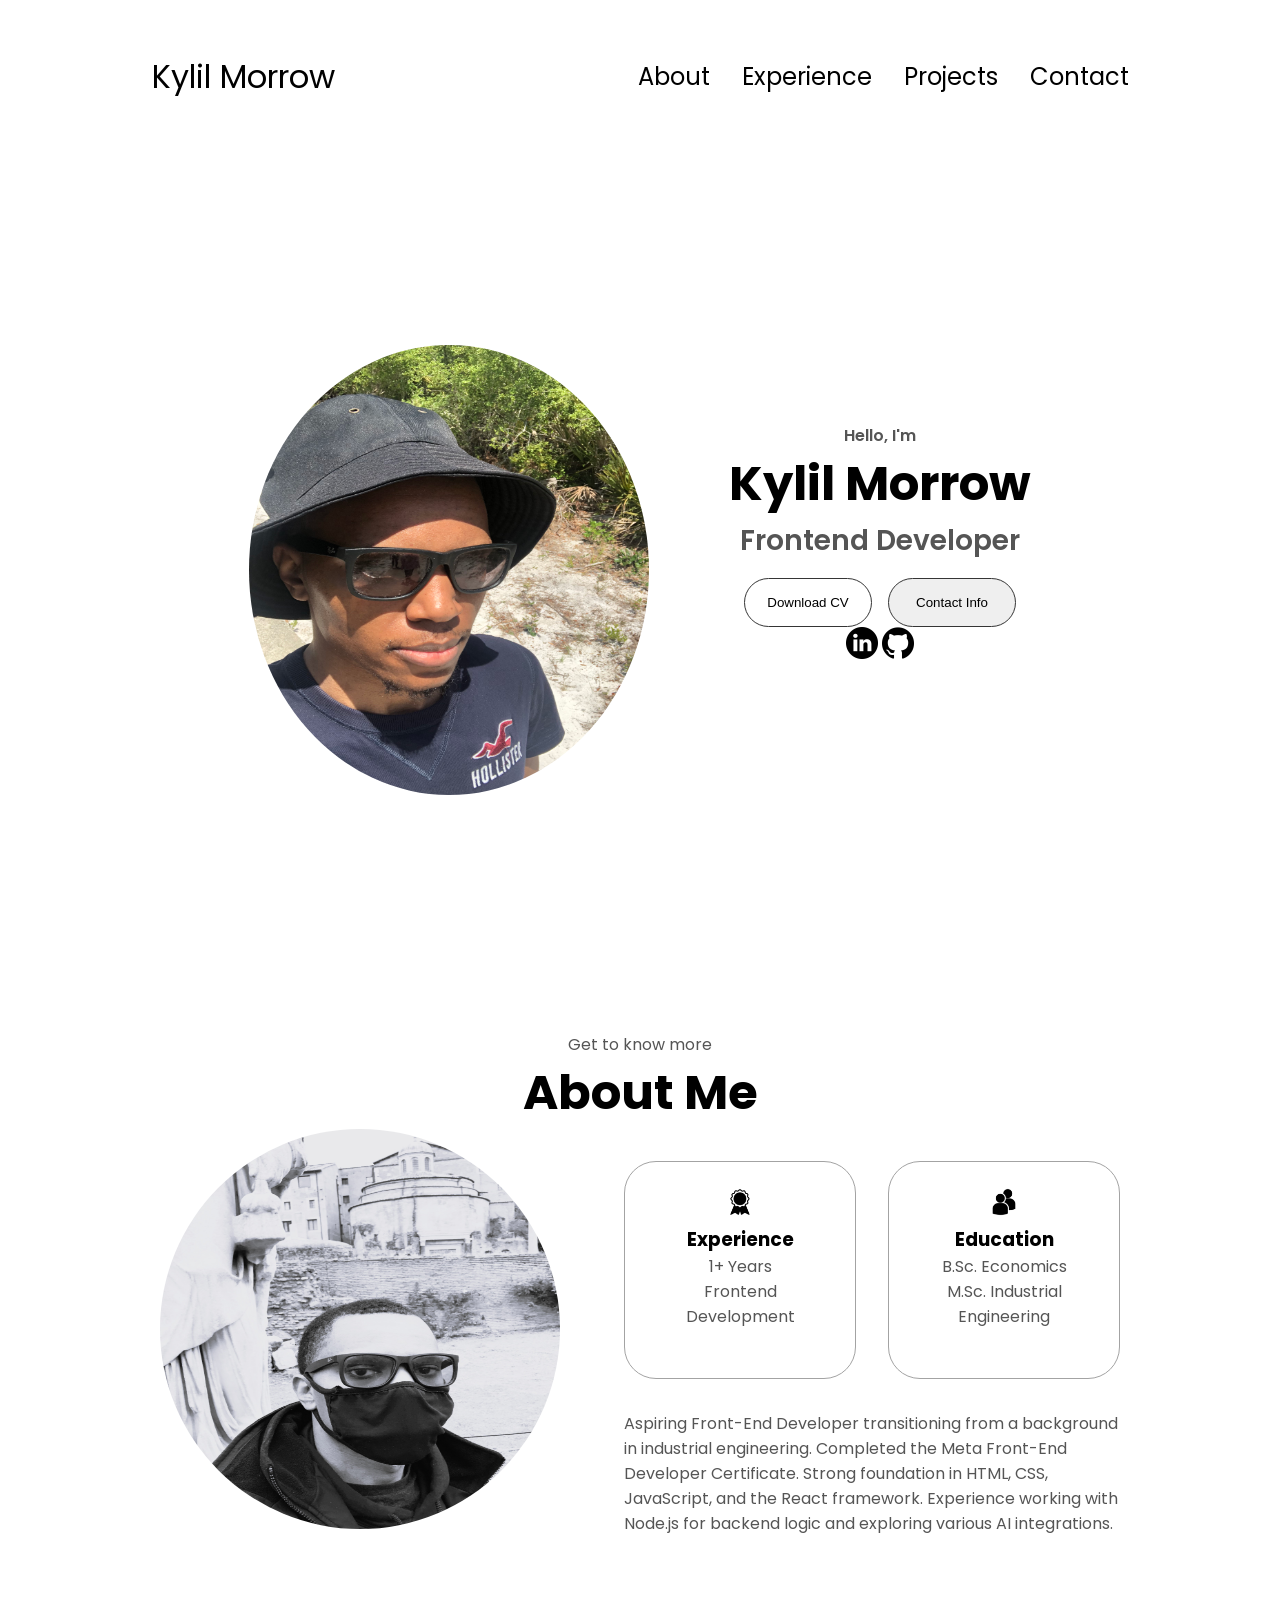
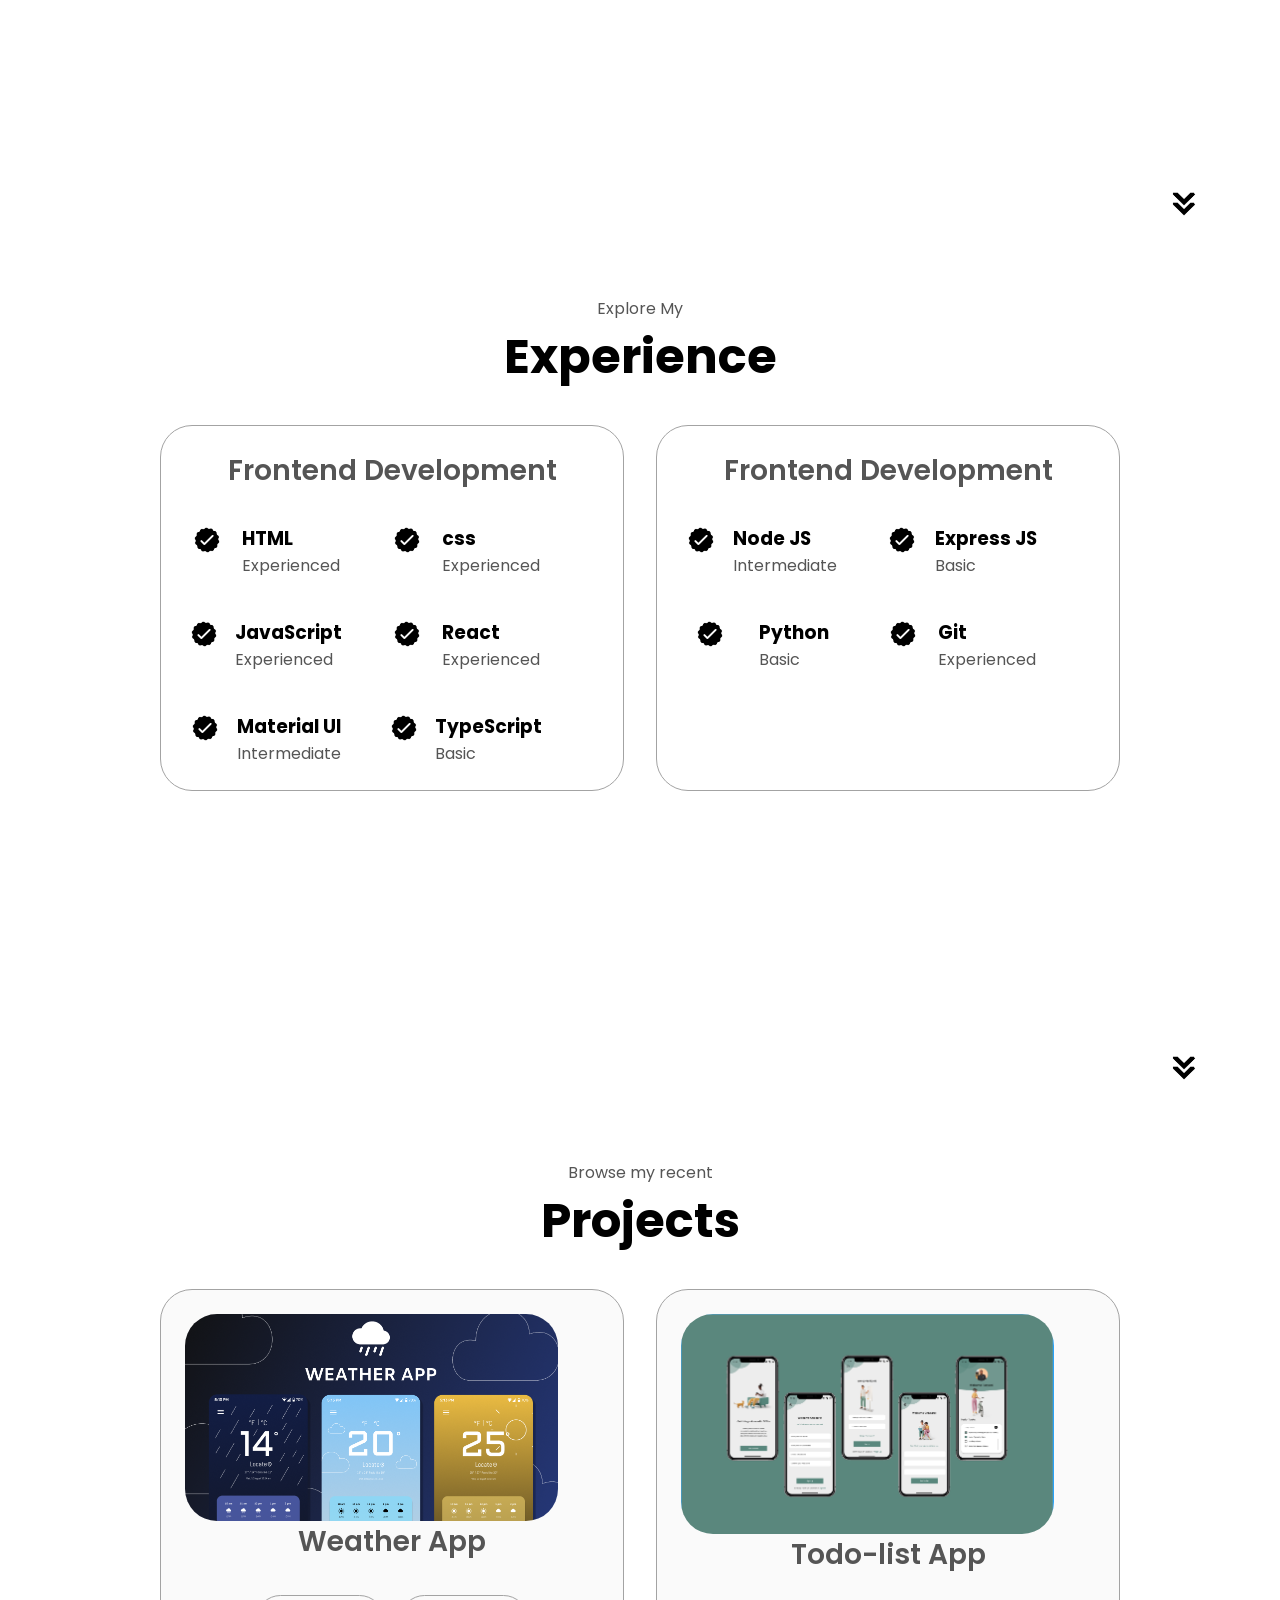
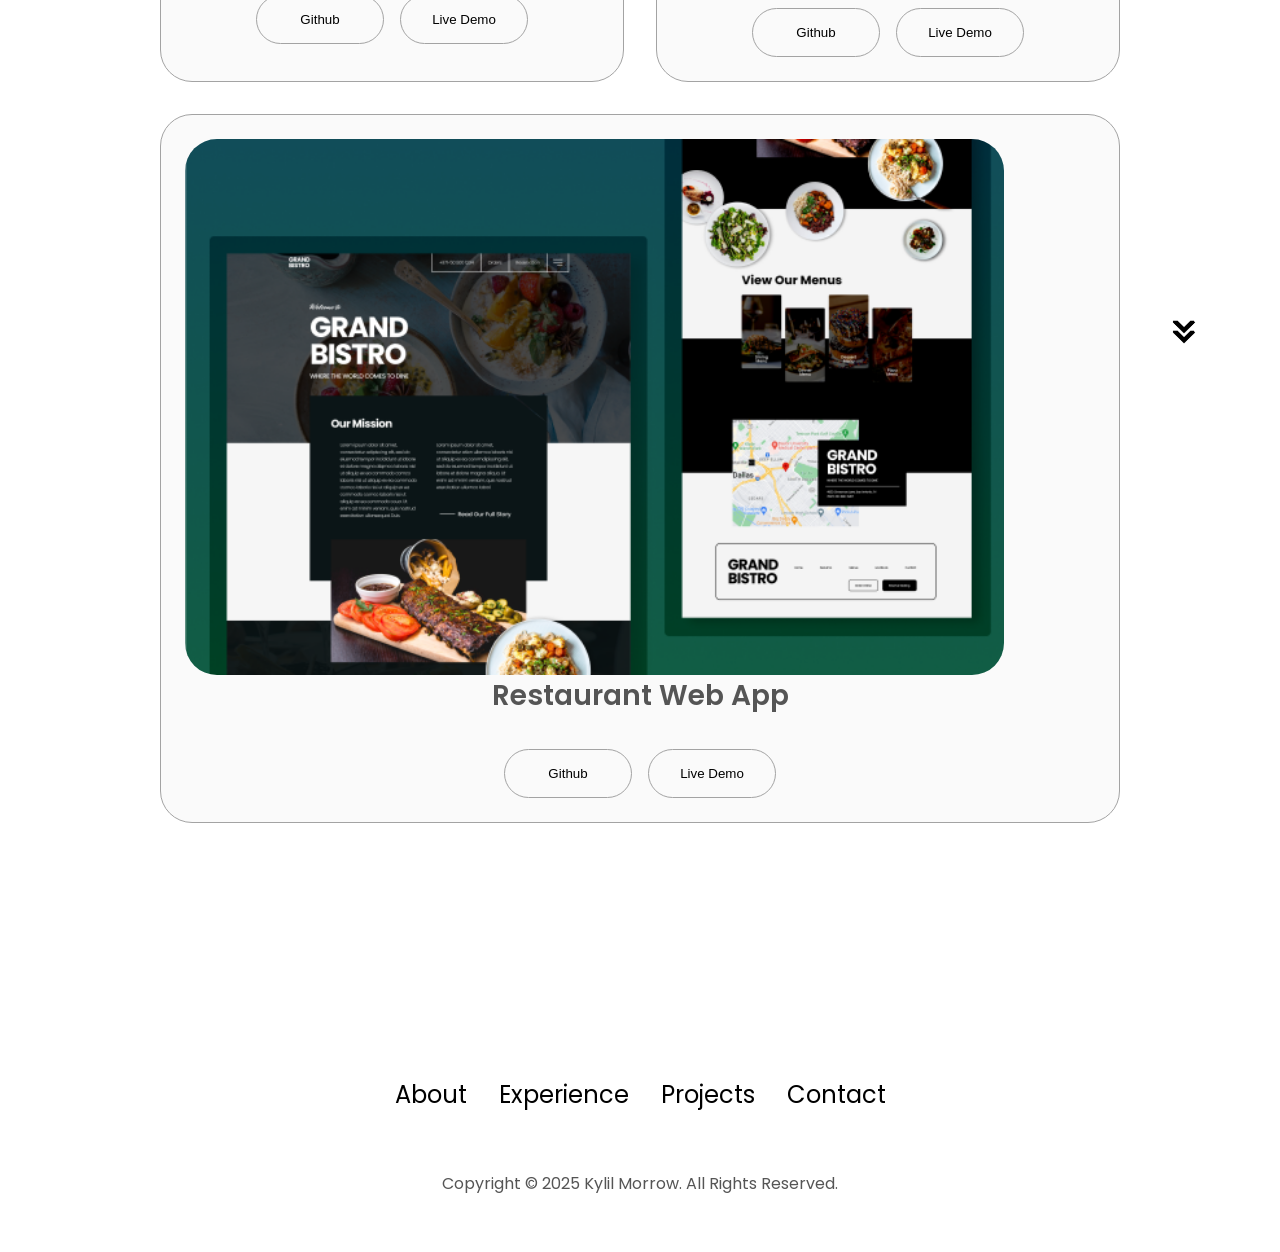
==== index.html @ 98152f91 "file name change file name change" ====
<!DOCTYPE html>
<html lang="en">
<head>
    <meta charset="UTF-8">
    <meta name="viewport" content="width=device-width, initial-scale=1.0">
    <meta name="author" content="Kylil Morrow">
    <meta name="description" content="Personal Portfolio Website">
    <meta property="og:title" content="Personal Portfolio Website">
    <meta property="og:locale" content="en_US">
    <meta property="og:type" content="Website">
    <title>My Portfolio</title>
    <link rel="stylesheet" href="personalweb.css">
    <link rel="stylesheet" href="mediaqueries.css">
    <link rel="stylesheet" href="bootstrap.min.css">
</head>
<body>
    <nav id="desktop-nav">
        <div class="logo"> Kylil Morrow</div>
        <div>
            <ul class="nav-links">
                <li><a href="#about">About</a></li>
                <li><a href="#experience">Experience</a></li>
                <li><a href="#projects">Projects</a></li>
                <li><a href="#contact">Contact</a></li>
            </ul>
        </div>
    </nav>
    <nav id="hamburger-nav">
        <div class="logo"> Kylil Morrow</div>
        <div class="hamburger-menu">
            <div class="hamburger-icon" onclick="toggleMenu()">
                <span></span>
                <span></span>
                <span></span>
            </div>
            <div class="menu-links">
                <li><a href="#about" onclick="toggleMenu()">About</a></li>
                <li><a href="#experience" onclick="toggleMenu()">Experience</a></li>
                <li><a href="#projects" onclick="toggleMenu()">Projects</a></li>
                <li><a href="#contact" onclick="toggleMenu()">Contact</a></li>
            </div>
        </div>

    </nav>
    <section id="profile">
        <div class="section__pic-container">
            <img src="./assets/IMG_1859.jpg" class="circular" alt="Kylil profile pic" height="450" weight="450">
        </div>
        <div class="section_text">
            <p class="section__text__p1"> Hello, I'm</p>
            <h1 class="title"> Kylil Morrow</h1>
            <p class="section_text_p2"> Frontend Developer </p>
            <div class="btn-container">
                <button class="btn btn-color-2" 
                onclick="window.open('./assets/Resume.pdf')"
                >
                Download CV
            </button>
            <button class="btn btn-color-1" 
                onclick="location.href='personalweb.html#contact'"
                >
                Contact Info
            </button>
            </div>
            <div id="socials-container">
                <img src="./assets/linkedin.png" alt="My linkedin profile"
                class="icon" onclick="location.href='https://www.linkedin.com/in/kylil-morrow-244639273/'"
                weight="400" height="400">

                <img src="./assets/github.png" alt="My github account"
                class="icon" onclick="location.href='https://github.com/kmann13'"
                weight="400px" height="400px">
            </div>
        </div>
    </section>
    <section id="about">
        <p class="section__text__p1" >Get to know more</p>
        <h1 class="title">About Me</h1>
        <div class="section-container">
            <div class="section_pic_container">
                <img src="assets/IMG_1295x.JPG" alt="profile picture" 
                class="about_pic">
            </div>
            <div class="about-details-container">
                <div class="about-containers">
                    <div class="details-container">
                        <img src="./assets/experience.png" alt="experience icon"
                        class="icon">
                        <h3> Experience </h3>
                        <p>1+ Years <br> Frontend Development </p>
                    </div>
                    <div class="details-container">
                        <img src="./assets/education.png" alt="education icon"
                        class="icon">
                        <h3> Education </h3>
                        <p> B.Sc. Economics <br> M.Sc. Industrial Engineering </p><br>
                    </div>
                    <div class="text-container">
                        <p>Aspiring Front-End Developer transitioning from a background in industrial engineering. Completed the 
Meta Front-End Developer Certificate. Strong foundation in HTML, CSS, JavaScript, and the React 
framework. Experience working with Node.js for backend logic and exploring various AI integrations. </p>
                    </div>
                </div>
            </div>
        </div>
        <img src="./assets/arrow.png" alt="arrow icon" class="icon arrow"
        onclick="location.href='http://127.0.0.1:3000/personalweb.html#experience'">
    </section>
    <section id="experience"> 
        <p class="section__text__p1"> Explore My</p>
        <h1 class="title"> Experience </h1>
        <div class="experience-details-container">
            <div class="about-containers">
                <div class="details-container">
                    <h2 class="experience-sub-title"> Frontend Development </h2>
                    <div class="article-container">
                        <article>
                            <img src="./assets/checkmark.png" alt="Experience icon"
                            class="icon"
                            />
                            <div>
                                <h3>HTML</h3>
                                <p> Experienced </p>
                            </div>
                        </article>
                        <article>
                            <img src="./assets/checkmark.png" alt="Experience icon"
                            class="icon"
                            />
                            <div>
                                <h3>css</h3>
                                <p> Experienced </p>
                            </div>
                        </article>
                        <article>
                            <img src="./assets/checkmark.png" alt="Experience icon"
                            class="icon"
                            />
                            <div>
                                <h3>JavaScript</h3>
                                <p> Experienced </p>
                            </div>
                        </article>
                        <article>
                            <img src="./assets/checkmark.png" alt="Experience icon"
                            class="icon"
                            />
                            <div>
                                <h3>React </h3>
                                <p> Experienced </p>
                            </div>
                        </article>
                        <article>
                            <img src="./assets/checkmark.png" alt="Experience icon"
                            class="icon"
                            />
                            <div>
                                <h3>Material UI</h3>
                                <p> Intermediate </p>
                            </div>
                        </article>
                        <article>
                            <img src="./assets/checkmark.png" alt="Experience icon"
                            class="icon"
                            />
                            <div>
                                <h3> TypeScript </h3>
                                <p> Basic </p>
                            </div>
                        </article>
                    </div>
                </div>
                <div class="details-container">
                    <h2 class="experience-sub-title"> Frontend Development </h2>
                    <div class="article-container">
                        <article>
                            <img src="./assets/checkmark.png" alt="Experience icon"
                            class="icon"
                            />
                            <div>
                                <h3>Node JS</h3>
                                <p> Intermediate</p>
                            </div>
                        </article>
                        <article>
                            <img src="./assets/checkmark.png" alt="Experience icon"
                            class="icon"
                            />
                            <div>
                                <h3>Express JS</h3>
                                <p> Basic </p>
                            </div>
                        </article>
                        <article>
                            <img src="./assets/checkmark.png" alt="Experience icon"
                            class="icon"
                            />
                            <div>
                                <h3> Python </h3>
                                <p> Basic </p>
                            </div>
                        </article>
                        <article>
                            <img src="./assets/checkmark.png" alt="Experience icon"
                            class="icon"
                            />
                            <div>
                                <h3> Git </h3>
                                <p> Experienced </p>
                            </div>
                        </article>
                    </div>
                </div>
            </div>
        </div>
        <img src="./assets/arrow.png" 
        alt="arrow icon"
         class="icon arrow"
        onclick="location.href='http://127.0.0.1:3000/personalweb.html#projects'">
    </section>
    <section id="projects">
        <p class="section__text__p1">Browse my recent</p>
        <h1 class="title">Projects</h1>
        <div class="experience-details-container">
             <div class="about-containers">
            <div class="details-container color-container">
                    <div class="article-container">
                    <img src="assets/weather .png" alt="Weather App"
                    class="project-img">
                </div>
                <h2 class="experience-sub-title experience-project">Weather App</h2>
                <div class="btn-container">
                    <button class="btn btn-color-2 project-btn" 
                    onclick="location.href='https://github.com/kmann13'"
                    >
                        Github
                    </button>
                    <button class="btn btn-color-2 project-btn" 
                    onclick="location.href='https://github.com/kmann13'"
                    >
                        Live Demo
                    </button>
                </div>
            </div>
            <div class="details-container color-container">
                    <div class="article-container">
                    <img src="assets/todolist.png" alt="Todo-list app"
                    class="project-img">
                </div>
                <h2 class="experience-sub-title experience-project">Todo-list App</h2>
                <div class="btn-container">
                    <button class="btn btn-color-2 project-btn" 
                    onclick="location.href='https://github.com/kmann13'"
                    >
                        Github
                    </button>
                    <button class="btn btn-color-2 project-btn" 
                    onclick="location.href='https://github.com/kmann13'"
                    >
                        Live Demo
                    </button>
                </div>
            </div>
            <div class="details-container color-container">
                    <div class="article-container">
                    <img src="assets/Restaurant web app.png" alt="restaurant web app"
                    class="project-img">
                </div>
                <h2 class="experience-sub-title experience-project">Restaurant Web App</h2>
                <div class="btn-container">
                    <button class="btn btn-color-2 project-btn" 
                    onclick="location.href='https://github.com/kmann13'"
                    >
                        Github
                    </button>
                    <button class="btn btn-color-2 project-btn" 
                    onclick="location.href='https://github.com/kmann13'"
                    >
                        Live Demo
                    </button>
                </div>
            </div>
            </div>
        </div>
        <img src="./assets/arrow.png" 
        alt="arrow icon"
         class="icon arrow"
        onclick="location.href='http://127.0.0.1:3000/personalweb.html#contact'">
    </section>
    <section id="contact">
        <p class="section__text__p1">Get in Touch</p>
        <h1 class="title"> Contact Me</h1>
        <div class="contact-info-upper-container">
            <div class="contact-info-container">
                <img src="assets/email.png" alt="email icon"
                class="icon contact-icon email-icon">
                <p><a href="mailto:kmmorrow@umich.edu">kmmorrow@umich.edu</a></p>
            </div>
             <div class="contact-info-container">
                <img src="assets/linkedin.png" alt="linkedin icon"
                class="icon contact-icon">
                <p><a href="https://www.linkedin.com/in/kylil-morrow-244639273/">linkedin</a></p>
            </div>
        </div>
    </section>
    <footer>
        <nav>
            <div class="nav-links">
                <ul class="nav-links">
                <li><a href="#about">About</a></li>
                <li><a href="#experience">Experience</a></li>
                <li><a href="#projects">Projects</a></li>
                <li><a href="#contact">Contact</a></li>
            </ul>
            </div>
        </nav>
        <p>Copyright &#169; 2025 Kylil Morrow. All Rights Reserved.</p>
    </footer>
    <script src="personalweb.js"></script>

</body>
</html>
---- personalweb.css ----
/* General */


@import url('https://fonts.googleapis.com/css2?family=Poppins:wght@300;400;500;600&display=swap');


*{
    margin: 0;
    padding: 0;
}

body{
    font-family:"Poppins", sans-serif;
}

html{
    scroll-behavior: smooth;
}

p{
    color: rgb(85, 85, 85)
}

/* Transition */ 

a, .btn{
    transition: all 300ms ease;
}

/* desktop nav */ 

nav, .nav-links {
    display: flex;
}

nav{
    justify-content: space-around ;
    align-items: center;
    height: 17vh;
}

.nav-links{
    gap: 2rem;
    list-style: none;
    font-size: 1.5rem;
}

a{
    color: black;
    text-decoration: none;
    text-decoration-color: white;
}

a:hover{
    color: grey;
    text-decoration: underline;
    text-underline-offset: 1rem;
    text-decoration-color: rgb(181, 181, 181);
}

.logo{
    font-size: 2rem;
}

.logo:hover{
    cursor: default;
}

/* Hamburger */

#hamburger-nav{
    display: none;

}

.hamburger-menu{
    position: relative;
    display: inline-block;
}

.hamburger-icon{
    display: flex;
    flex-direction: column;
    justify-content: space-between;
    height: 24px;
    width: 30px;
    cursor: pointer;
}

.hamburger-icon span{
    width: 100%;
    height: 2px;
    background-color: black;
    transition: all 0.3 ease-in-out;
}

.menu-links{
    position: absolute;
    top: 100%;
    right: 0;
    background-color: white;
    width: fit-content;
    max-height: 0;
    overflow: hidden;
    transition: all 0.3 ease-in-out;
}

.menu-links a{
    display: block;
    padding: 10px;
   text-align: center; 
   font-size: 1.5rem;
   color: black;
   text-decoration: none;
   transition: all 0.3 ease-in-out;
}

.menu-links li{
    list-style: none;
}

.menu-links.open{
    max-height: 300px;
}
.hamburger-icon.open span:first-child{
    transform: rotate(45deg) translate(10px, 5px);
}

.hamburger-icon.open span:nth-child(2){
    opacity: 0;
}

.hamburger-icon.open span:last-child{
    transform: rotate(-45deg) translate(10px, -5px);
}

.hamburger-icon span:first-child{
    transform: none;
}

.hamburger-icon span:first-child{
    opacity: 1;
}

.hamburger-icon span:first-child{
    transform: none;
}

/* Sections */ 

.circular{
    border-radius: 50%;
    height: 450px;
    width: 450px;
}

section{
    padding-top: 4vh;
    height: 96vh;
    margin: 0 10rem;
    box-sizing: border-box;
    min-height: fit-content;
}

.section-container{
    display: flex;
}

/* profile Section */ 

#profile {
    display: flex;
    justify-content: center;
    gap: 5rem;
    height: 80vh;
}

.section__pic-container{
    display: flex;
    width: 400px;
    height: 400px;
    margin: auto 0;
}

.section_text{
    align-self: center;
    text-align: center;
}

.section_text p{
    font-weight:600;

}

.section__text__p1{
    text-align: center;
    align-self: center;
    
}

.section_text_p2{
    font-size: 1.75rem;
    margin-bottom: 1rem;
}

.title{
    font-size: 3rem;
    text-align: center;
}

.socials-container{
    display: flex;
    justify-content: center ;
    margin-top: 1rem;
    gap: 1rem;
}

/*icons*/

.icon{
    cursor: pointer;
    height: 2rem;
}

/* buttons and bows*/

.btn-container{
    display: flex;
    justify-content: center;
    gap: 1rem;
}

.btn{
    font: weight 600px; ;
    transition: all 300ms ease;
    padding: 1rem;
    width: 8rem;
    border-radius: 2rem;
}


.btn-color-1, .btn-color-2 {
    border:rgb(53,53,53) 0.1rem solid
}

.btn-color-1:hover, .btn-color-2:hover {
    cursor: pointer;

}

.btn-color-2:hover {
    background: rgb(53,53,53);
    color: white;


}

.btn-color-1:hover{
background: rgb(0,0,0);
}

.btn-color-2{
    background: none;
}


.btn-color-2:hover{
    border: rgb(255,255,255) 0.1rem solid;
    background-color: black;
    color: aliceblue;
}

.btn-container{
    gap:1rem;
}

/* about */

#about{
    position: relative;
}
.about-containers{
    gap: 2rem;
    margin-bottom: 2rem;
    margin-top: 2rem;
}


.about-details-container{
    justify-content: center;
    flex-direction: column;

}

  .about-containers {
    display: flex;
    justify-content: center;
    gap: 2rem;
    flex-wrap: wrap; 
}

.about_pic{
    border-radius: 50%;
    height: 400px;
    width: 400px;
}


.arrow{
    position: absolute;
    right: -5rem;
    bottom: 2.5rem;
}

.details-container{
    padding: 1.5rem;
    flex: 1;
    background: white;
    border-radius: 2rem;
    border: rgb(53,53,53) 0.1rem solid;
    border-color: rgb(163, 163, 163);
    text-align: center;

}

.section-container{
    gap:4rem;
    height: 80%;
}
.section__pic_container{
    height: 400px;
    width: 400px;
    margin: auto 0;
}


/* experience */

#experience{
    position:relative
}

.experience-sub-title{
    color:rgb(85,85,85) ;
    font-weight: 600;
    font-size: 1.75rem;
    margin-bottom: 2rem;
}


.expereince-details-container{
    display: flex;
    justify-content: center;
    flex-direction: column;
}

.article-container{
    display: flex;
    text-align: initial;
    flex-wrap: wrap;
    flex-direction: row;
    gap: 2.5rem;
    justify-content: around;
}

article{
    display: flex;
    width: 10rem;
    justify-content: space-around;
    gap: 0.5rem;
}

article .icon{
    cursor:default ;
}

/* projects */

#projects{
    position: relative;
}

.color-container{
    border-color: rgb(163, 163, 163);
    background: rgb(250,250,250);
}

.project-img{
    border-radius: 2rem;
    width: 90%;
    height: 90%;
}

.project-title{
    margin: 1rem;
    color:black ;
}

.project-btn{
    color: black;
    border-color:rgb(163, 163, 163) ;
}


/* contacts */

#contact{
    display: flex;
    justify-content: center;
    flex-direction: column;
    height: 70vh;
}

.contact-info-upper-container{
    display: flex;
    justify-content: center;
    border-radius: 2rem;
    border: rgb(53,53,53) 0.1rem solid;
    border-color: rgb(163, 163, 163);
    background: rgb(250,250,250);
    margin: 2rem auto;
    padding: 0.5rem;
}

.contact-info-container{
    display: flex;
    align-items: center;
    justify-content: center;
    gap: 0.5rem;
    margin: 1rem;
}

.contact-info-container > p{
    font-size: larger;
}

.contact-icon{
    cursor: default;
}
.email-icon{
    height:2.5rem ;
}

/* footer */

footer{
    height: 26vh;
    margin: 0 1rem;
}

footer p{
    text-align: center;
}
---- mediaqueries.css ----
@media screen and (max-width: 1400px){
    #profile{
        height: 83vh;
        margin-bottom: 6rem;
    }
    .about-containers{
        flex-wrap: wrap;
    }
}

@media screen and (max-width: 1200px){
    #desktop-nav{
        display: none;
    }
    #hamburger-nav{
        display: flex;
    }

    #experience .experience-details-container{
        margin-top: 2rem ;
    }

    #profile .section-container{
        display: block;
    }

    .arrow{
        display: none;
    }
    section .section-container{
        height: fit-content;
    }

    section{
        margin: 0 5%;
    }

    .section__pic-container{
        width: 275px;
        height: 275px;
        margin: 0 auto 2rem;
    }

    .about-containers{
        margin-top: 0;
    }
}

@media screen and (max-width: 600px){
#contact footer{
    height: 40vh;
}

#profile{
    height: 83vh;
    margin-bottom: 0;
}

article{
    font-size: 1rem;
}

footer nav{
    height: fit-content;
    margin-bottom: 2rem;
}

.about-containers .contact-info-upper-container .btn-container{
    flex-wrap: wrap;
}

.contact-info-container{
    margin: 0;
}

.contact-info-container p .nav-links li a{
    font-size: 1rem;

}
.experience-sub-title {
    font-size: 1.25rem;
  }
  .logo {
    font-size: 1.5rem;
  }
  .nav-links {
    flex-direction: column;
    gap: 0.5rem;
    text-align: center;
  }
  .section__pic-container {
    width: auto;
    height: 46vw;
    justify-content: center;
  }
  .section__text__p2 {
    font-size: 1.25rem;
  }
  .title {
    font-size: 2rem;
  }
  .text-container {
    text-align: justify;
  }
}
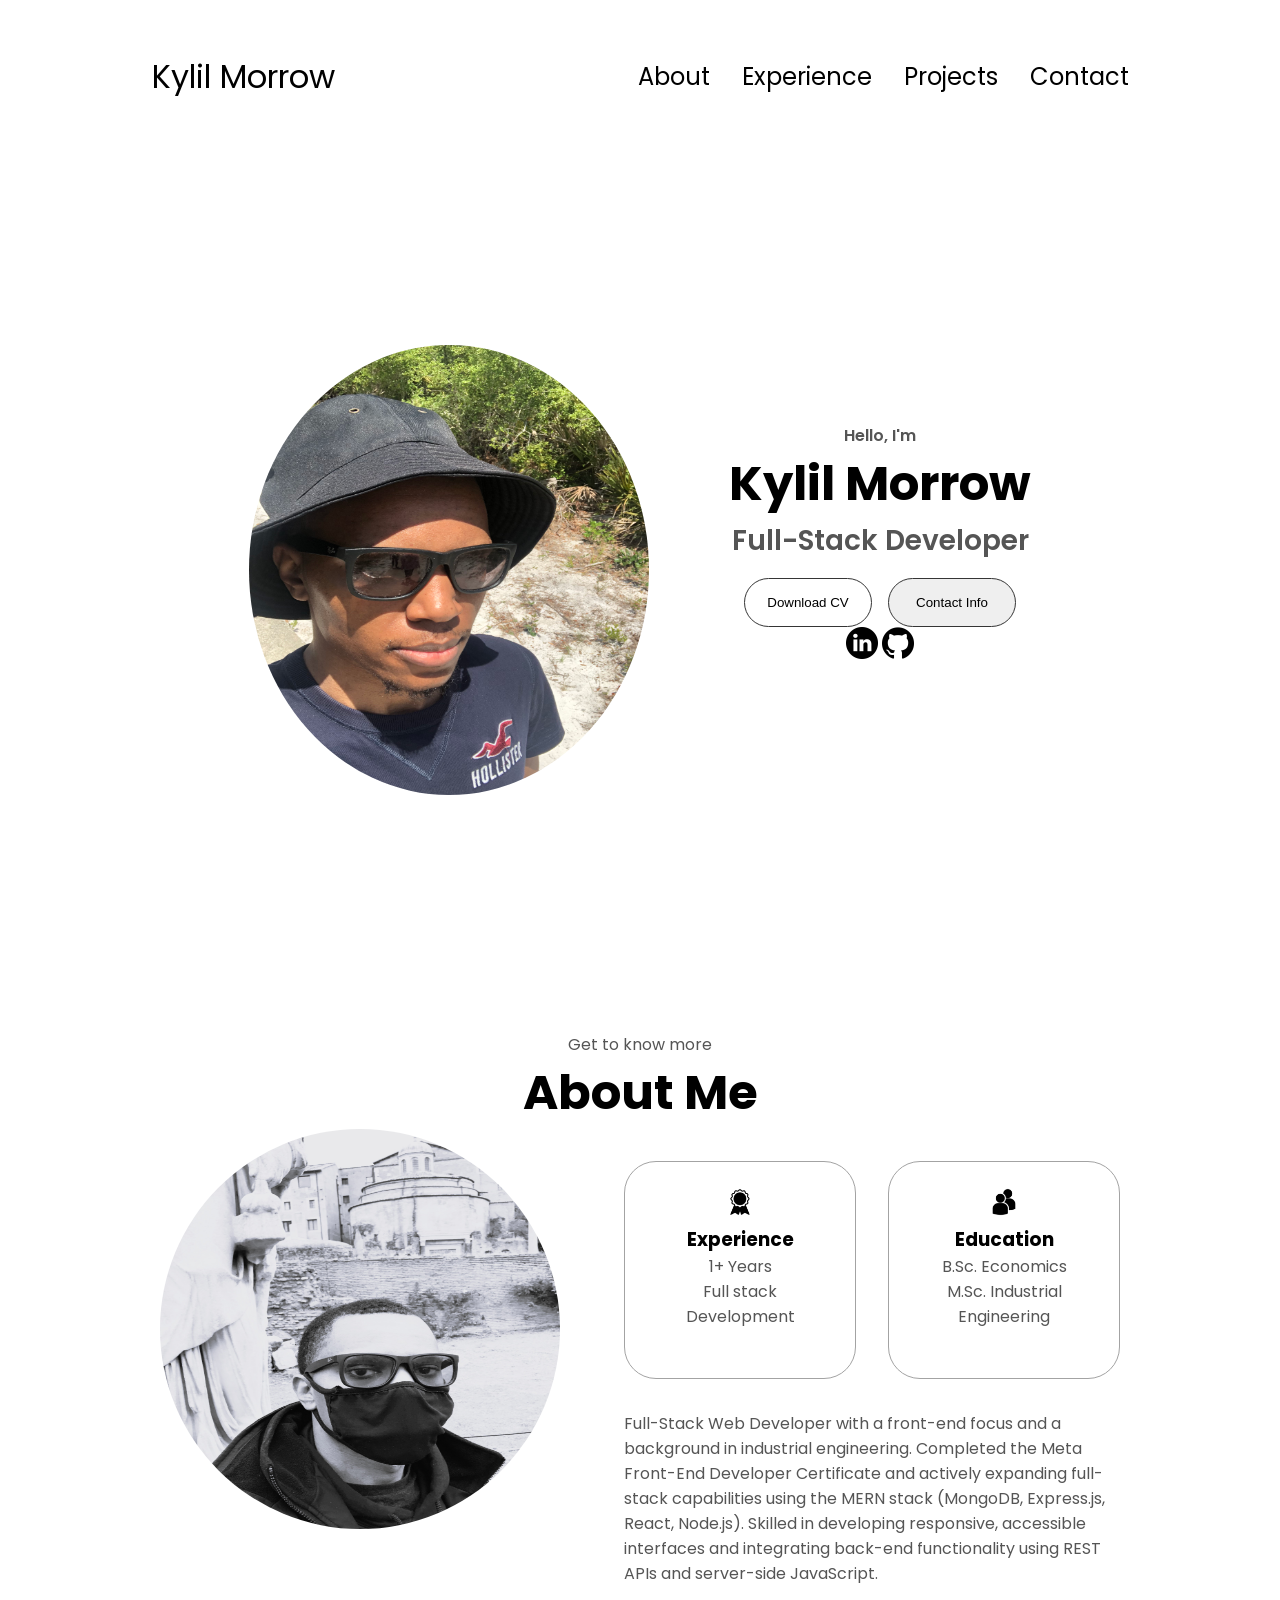
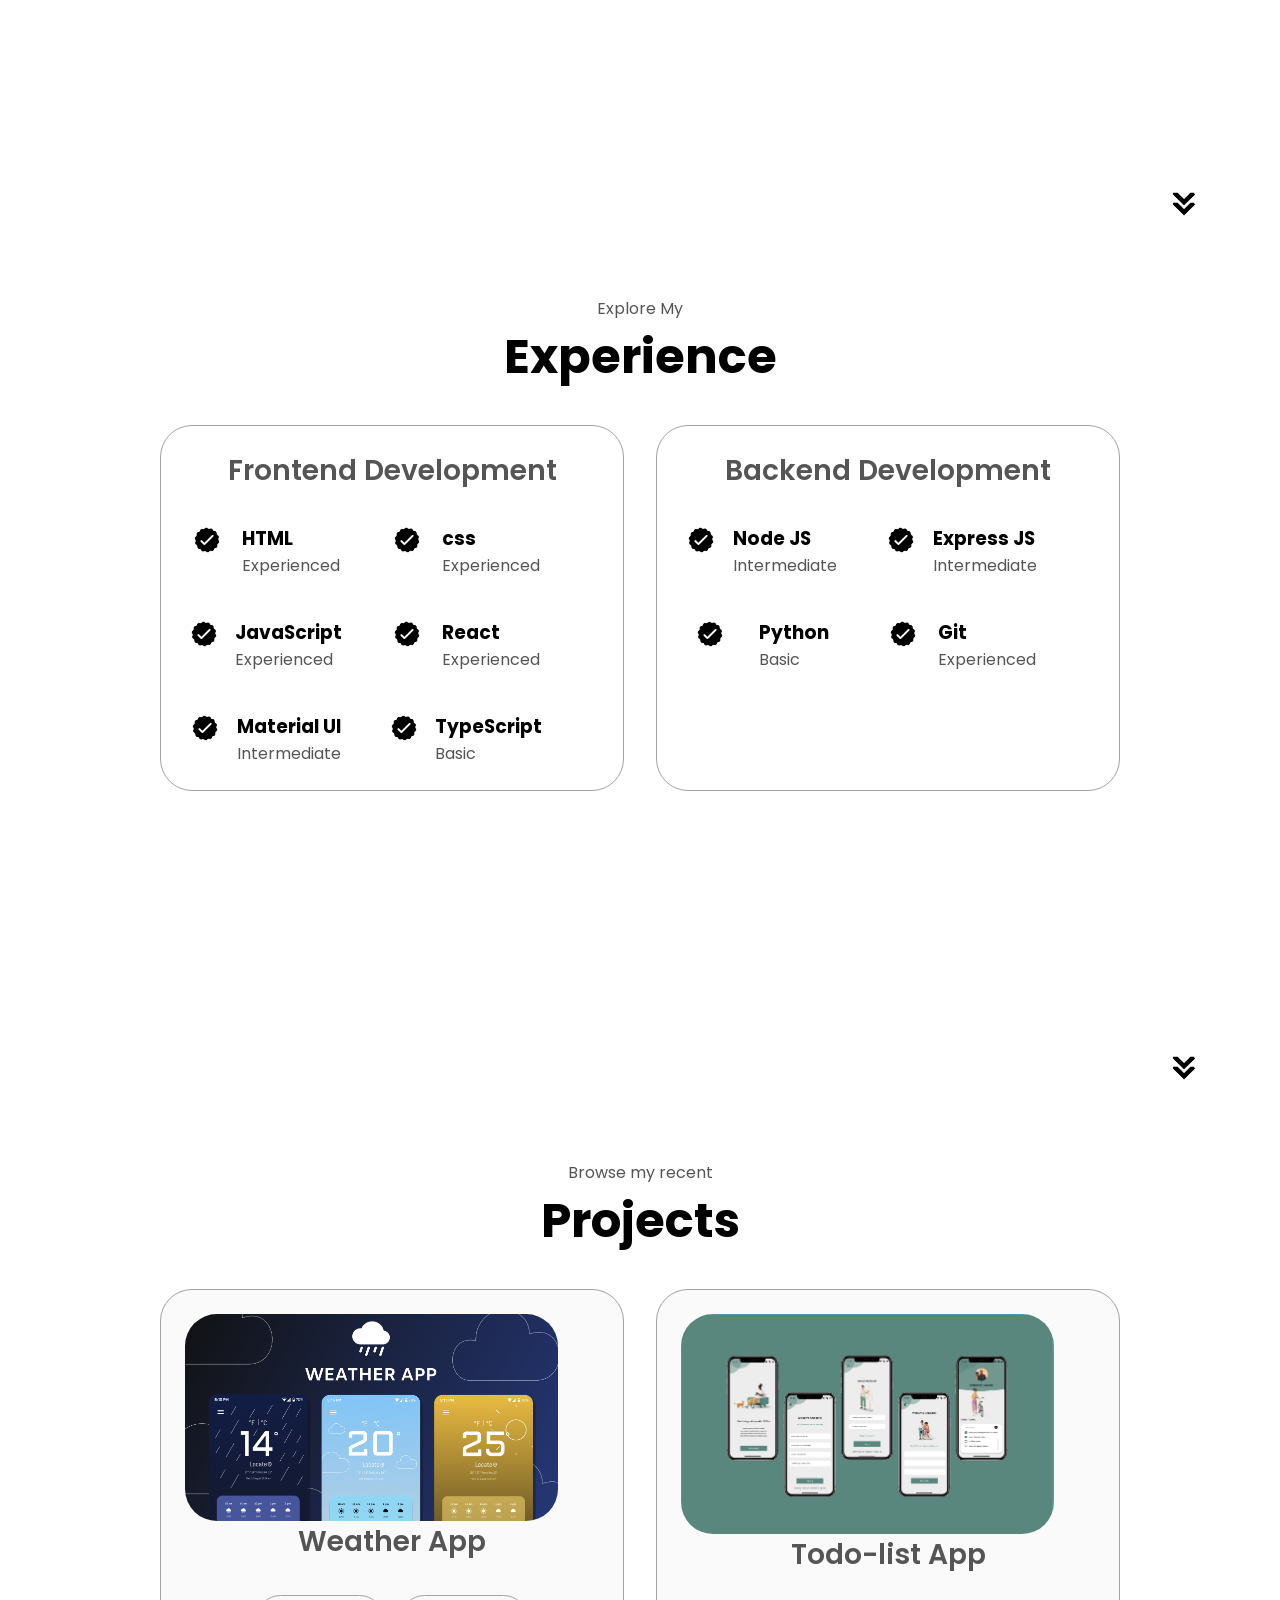
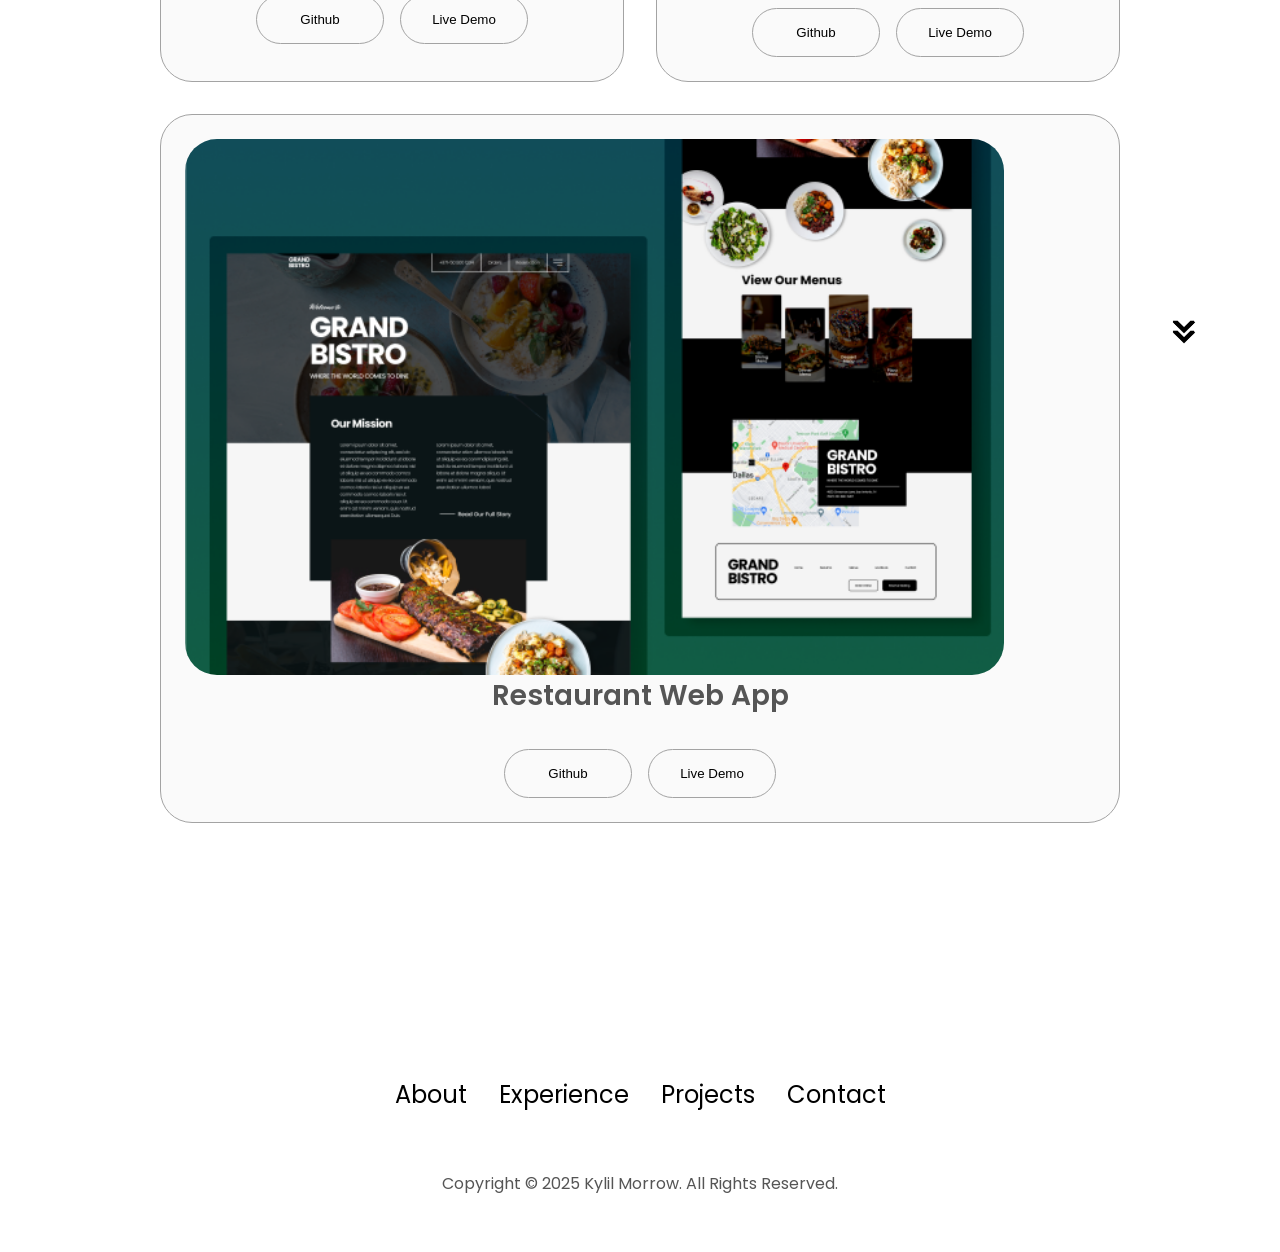
==== commit 2da1dc04: "updates updates to resume and other links" ====
--- a/index.html
+++ b/index.html
@@ -49,10 +49,10 @@
         <div class="section_text">
             <p class="section__text__p1"> Hello, I'm</p>
             <h1 class="title"> Kylil Morrow</h1>
-            <p class="section_text_p2"> Frontend Developer </p>
+            <p class="section_text_p2"> Full-Stack Developer </p>
             <div class="btn-container">
                 <button class="btn btn-color-2" 
-                onclick="window.open('./assets/Resume.pdf')"
+                onclick="window.open('./assets/Resume (5).pdf')"
                 >
                 Download CV
             </button>
@@ -87,7 +87,7 @@
                         <img src="./assets/experience.png" alt="experience icon"
                         class="icon">
                         <h3> Experience </h3>
-                        <p>1+ Years <br> Frontend Development </p>
+                        <p>1+ Years <br> Full stack Development </p>
                     </div>
                     <div class="details-container">
                         <img src="./assets/education.png" alt="education icon"
@@ -96,9 +96,10 @@
                         <p> B.Sc. Economics <br> M.Sc. Industrial Engineering </p><br>
                     </div>
                     <div class="text-container">
-                        <p>Aspiring Front-End Developer transitioning from a background in industrial engineering. Completed the 
-Meta Front-End Developer Certificate. Strong foundation in HTML, CSS, JavaScript, and the React 
-framework. Experience working with Node.js for backend logic and exploring various AI integrations. </p>
+                        <p> Full-Stack Web Developer with a front-end focus and a background in industrial engineering. Completed 
+the Meta Front-End Developer Certificate and actively expanding full-stack capabilities using the MERN 
+stack (MongoDB, Express.js, React, Node.js). Skilled in developing responsive, accessible interfaces and 
+integrating back-end functionality using REST APIs and server-side JavaScript. </p>
                     </div>
                 </div>
             </div>
@@ -171,7 +172,7 @@
                     </div>
                 </div>
                 <div class="details-container">
-                    <h2 class="experience-sub-title"> Frontend Development </h2>
+                    <h2 class="experience-sub-title"> Backend Development </h2>
                     <div class="article-container">
                         <article>
                             <img src="./assets/checkmark.png" alt="Experience icon"
@@ -188,7 +189,7 @@
                             />
                             <div>
                                 <h3>Express JS</h3>
-                                <p> Basic </p>
+                                <p> Intermediate </p>
                             </div>
                         </article>
                         <article>
